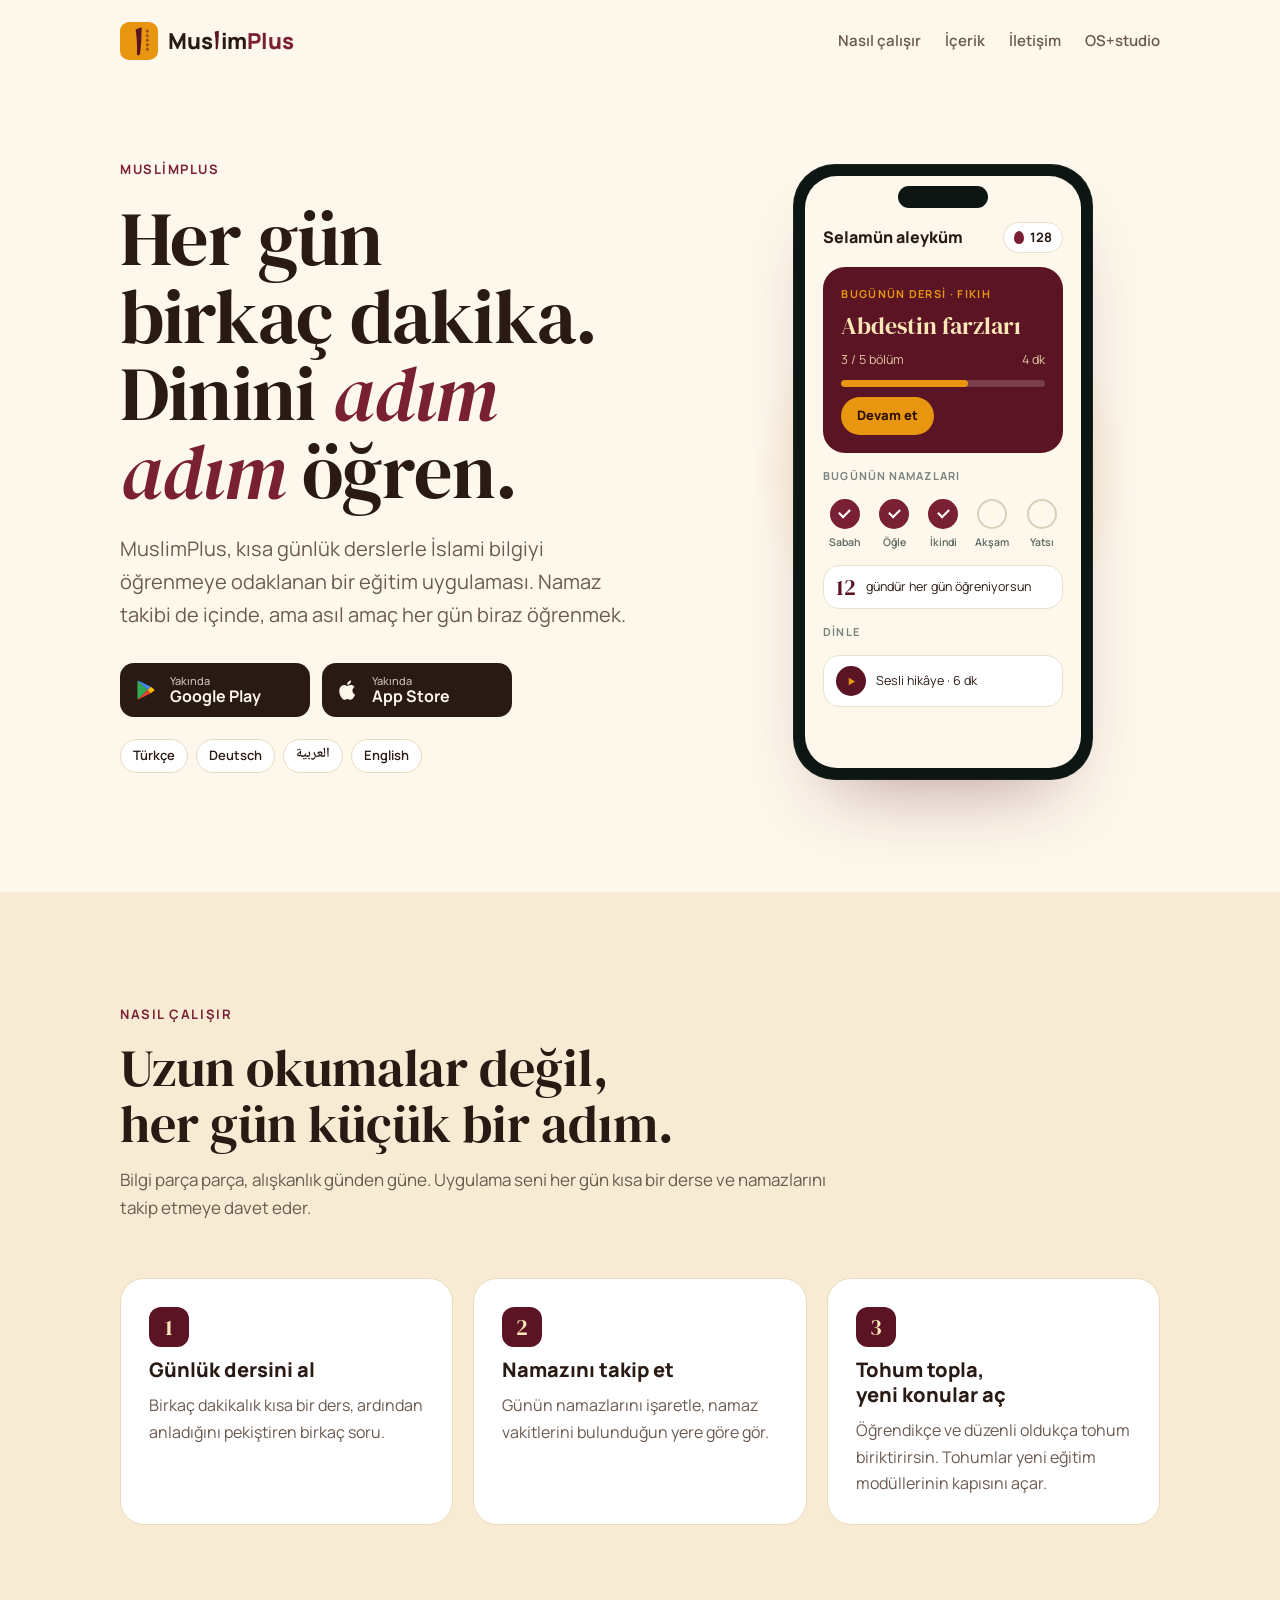
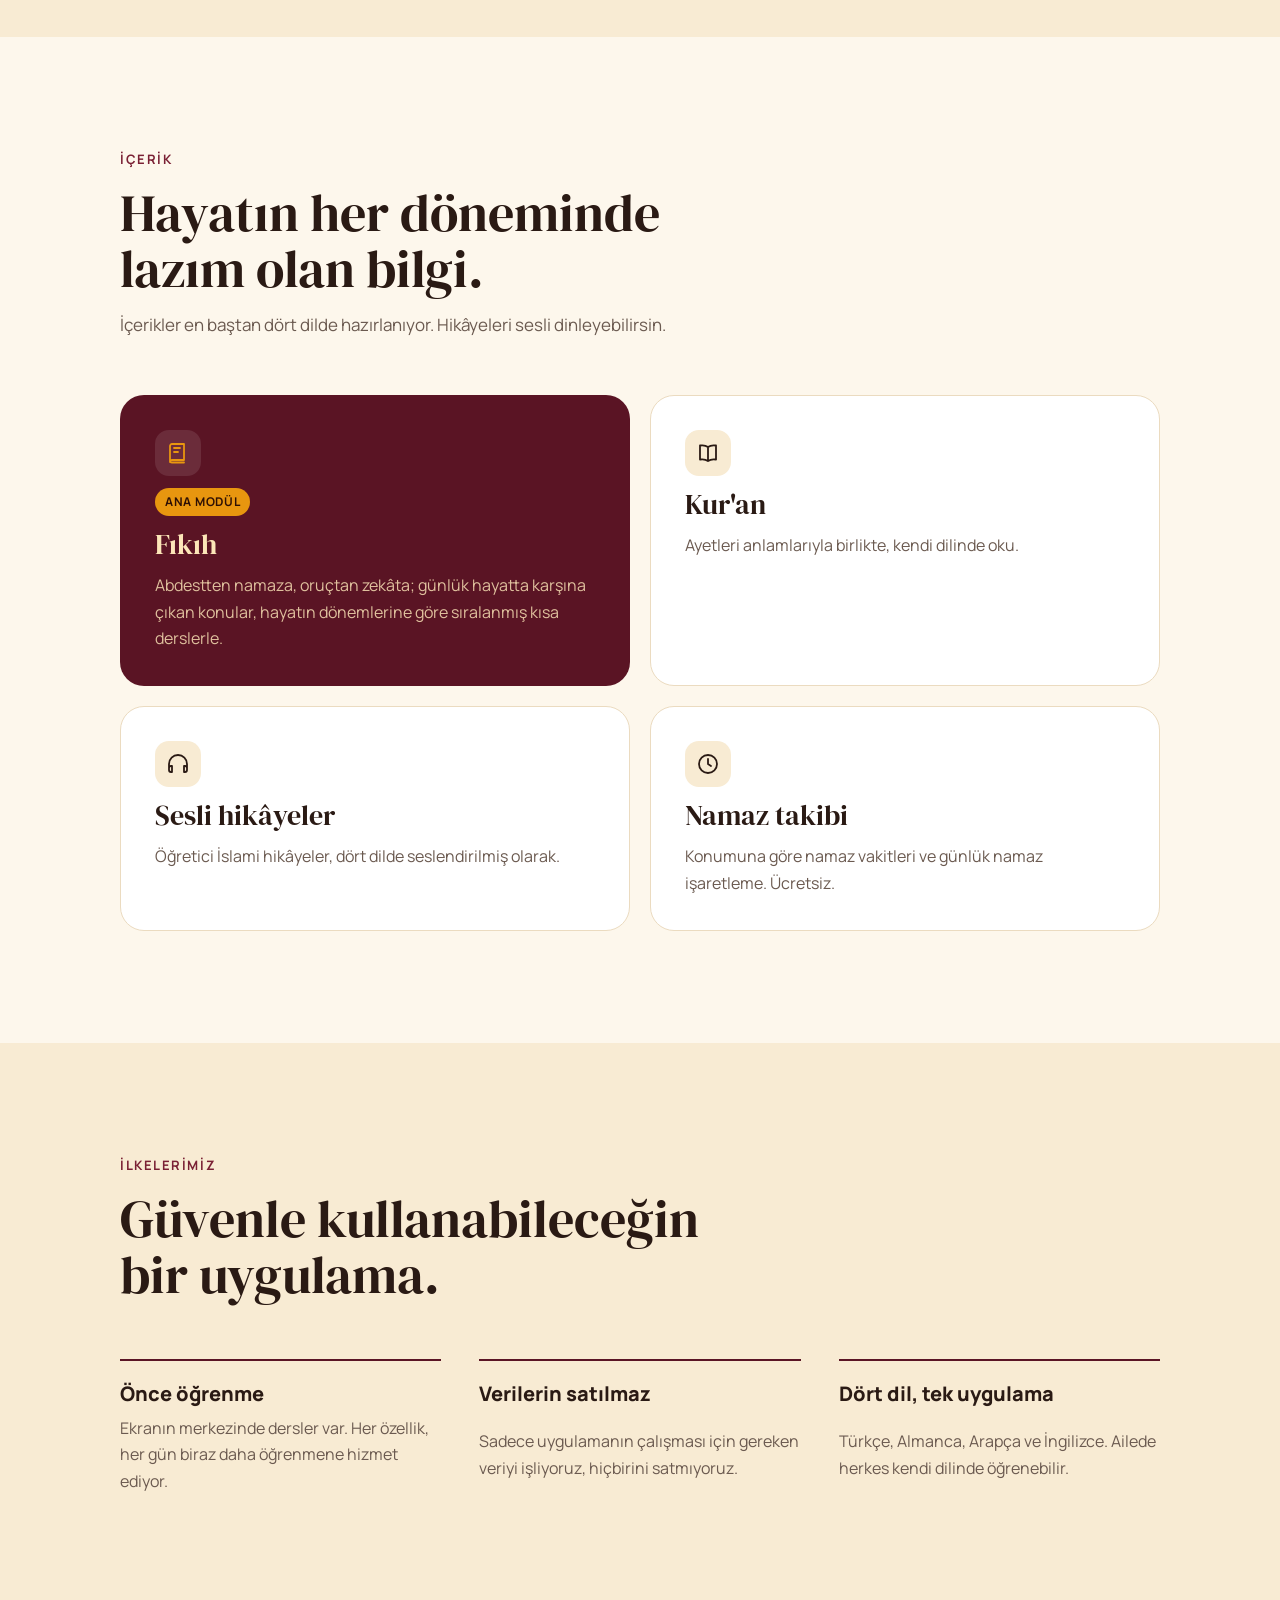
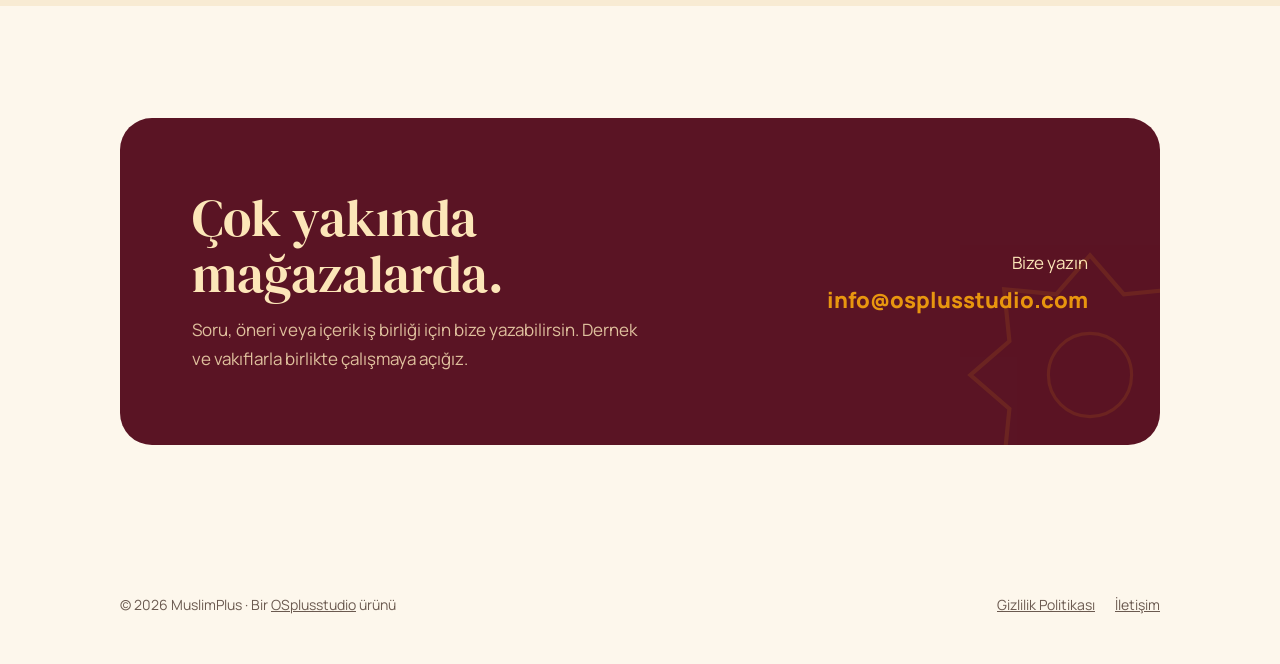
==== muslimplus/index.html @ badf0e7d "Add OSplusstudio website Studio home page with Qrocket, MuslimPlus and Nestor product pages, privacy" ====
<!doctype html>
<html lang="tr">
<head>
<meta charset="utf-8">
<meta name="viewport" content="width=device-width, initial-scale=1, viewport-fit=cover">
<title>MuslimPlus</title>
<meta name="description" content="MuslimPlus: kısa günlük derslerle İslami bilgiyi adım adım öğrenmeye odaklanan eğitim uygulaması. Namaz takibi dahil. Türkçe, Deutsch, العربية, English.">
<link rel="icon" href="data:image/svg+xml,%3Csvg xmlns='http://www.w3.org/2000/svg' viewBox='0 0 100 100'%3E%3Crect width='100' height='100' rx='24' fill='%23E8960F'/%3E%3Cpath d='M41 20 57 14C56.4 41 55.6 65 52.6 83.5 51.8 88 46.4 89 44.6 85.6 45.6 64 44.6 42 41 20Z' fill='%235A1424'/%3E%3C/svg%3E">
<link rel="preconnect" href="https://fonts.googleapis.com">
<link rel="preconnect" href="https://fonts.gstatic.com" crossorigin>
<link rel="stylesheet" href="https://fonts.googleapis.com/css2?family=DM+Serif+Display&family=Manrope:wght@400;500;600;700;800&family=Noto+Naskh+Arabic:wght@500;600&display=swap">
<style>
/* Layout: sıcak krem zemin, derin yeşil ana renk, altın vurgu. Hero'da telefonun içinde "bugünün dersi" kartı tek güçlü an. */
:root{
  --bg:#FDF7EC; --bg-2:#F8EBD3; --surface:#FFFFFF; --fg:#2A1A14; --muted:#6B5A50; --line:#EBDBC0;
  --green:#5A1424; --green-2:#7A2034; --gold:#E8960F; --gold-ink:#2E1004; --on-green:#FCE6B8;
  --f-display:"DM Serif Display",Georgia,serif; --f-body:"Manrope",system-ui,-apple-system,"Segoe UI",sans-serif; --f-ar:"Noto Naskh Arabic",serif;
  color-scheme:light;
}
@media (prefers-color-scheme: dark){
  :root:not([data-theme="light"]){
    --bg:#0E1613; --bg-2:#14201B; --surface:#18251F; --fg:#EEF0E8; --muted:#A3AEA7; --line:#26352E;
    --green:#1F6B50; --green-2:#2D8A68; --on-green:#FCE6B8; color-scheme:dark;
  }
}
:root[data-theme="dark"]{
  --bg:#0E1613; --bg-2:#14201B; --surface:#18251F; --fg:#EEF0E8; --muted:#A3AEA7; --line:#26352E;
  --green:#1F6B50; --green-2:#2D8A68; --on-green:#FCE6B8; color-scheme:dark;
}
*{box-sizing:border-box}
body{margin:0;background:var(--bg);color:var(--fg);font:400 17px/1.65 var(--f-body);-webkit-font-smoothing:antialiased;overflow-x:hidden}
a{color:inherit}
:focus-visible{outline:2px solid var(--gold);outline-offset:3px;border-radius:6px}
.wrap{max-width:1120px;margin:0 auto;padding-inline:clamp(16px,4vw,40px)}
h1,h2,h3{margin:0;text-wrap:balance}
p{margin:0}
.eyebrow{font-size:13px;font-weight:700;letter-spacing:.12em;text-transform:uppercase;color:var(--green-2)}
@media (prefers-color-scheme: dark){:root:not([data-theme="light"]) .eyebrow{color:var(--gold)}}

/* nav */
.nav{display:flex;justify-content:space-between;align-items:center;gap:16px;padding-block:22px}
.logo{display:flex;align-items:center;gap:10px;text-decoration:none;font:800 21px/1 var(--f-body);letter-spacing:-.01em}
.logo-mark{width:38px;height:38px;display:block;flex:none}
.logo-mark svg{width:100%;height:100%;display:block}
.word{display:inline-flex;align-items:baseline;font:800 22px/1 var(--f-body);letter-spacing:-.01em;color:var(--fg)}
.word .alif{width:.34em;height:.9em;color:var(--green);margin:0 .02em;align-self:baseline;transform:translateY(.02em)}
.word .pl{color:var(--green-2)}
.nav-links{display:flex;gap:24px;font-size:15px;font-weight:600}
.nav-links a{text-decoration:none;color:var(--muted)}
.nav-links a:hover{color:var(--fg)}
@media (max-width:600px){.nav-links{display:none}}

/* hero */
.hero{display:grid;grid-template-columns:minmax(0,1.1fr) minmax(0,.9fr);gap:clamp(32px,6vw,80px);align-items:center;padding-block:clamp(32px,6vw,72px) clamp(56px,8vw,104px)}
.hero h1{font:400 clamp(42px,6.4vw,76px)/1.02 var(--f-display);letter-spacing:-.01em;margin:18px 0 22px}
.hero h1 em{font-style:italic;color:var(--green-2)}
.lead{font-size:clamp(17px,1.6vw,20px);color:var(--muted);max-width:50ch}
.stores{display:flex;flex-wrap:wrap;gap:12px;margin-top:32px}
.store{display:inline-flex;align-items:center;gap:12px;padding:11px 18px 11px 14px;border-radius:14px;background:var(--fg);color:var(--bg);text-decoration:none;min-width:190px}
.store svg{width:24px;height:24px;flex:none}
.store small{display:block;font-size:11px;opacity:.75;font-weight:500;line-height:1.2}
.store b{display:block;font-size:16px;line-height:1.2}
.store[aria-disabled="true"]{cursor:default}
.langs{display:flex;flex-wrap:wrap;gap:8px;margin-top:22px;list-style:none;padding:0}
.langs li{font-size:13px;font-weight:600;padding:5px 12px;border-radius:999px;border:1px solid var(--line);background:var(--surface)}
.langs li[lang="ar"]{font-family:var(--f-ar);font-size:14px;padding-block:3px}

/* phone */
.phone-wrap{position:relative;display:grid;place-items:center}
.phone-wrap::before{content:"";position:absolute;width:min(420px,90%);aspect-ratio:1;border-radius:50%;background:radial-gradient(circle,rgba(232,150,15,.30),transparent 68%)}
.pattern{position:absolute;width:min(460px,100%);aspect-ratio:1;opacity:.5}
.phone{position:relative;width:min(300px,82vw);aspect-ratio:9/18.5;border-radius:42px;background:#0D1612;padding:12px;box-shadow:0 40px 80px -40px rgba(90,20,36,.45),0 0 0 1px rgba(255,255,255,.06) inset}
.screen{height:100%;border-radius:32px;background:#FDF7EC;color:#2A1A14;overflow:hidden;display:flex;flex-direction:column;padding:22px 18px 16px;gap:14px;font-size:14px}
.notch{width:90px;height:22px;border-radius:12px;background:#0D1612;margin:-12px auto 0}
.scr-top{display:flex;justify-content:space-between;align-items:center}
.scr-top b{font:800 16px/1 var(--f-body)}
.seeds{display:inline-flex;align-items:center;gap:6px;font-weight:700;font-size:13px;background:#FFF;border:1px solid #E8E0CC;border-radius:999px;padding:4px 10px}
.seeds i{width:10px;height:13px;border-radius:50% 50% 50% 50%/60% 60% 40% 40%;background:#7A2034;display:inline-block}
.lesson{background:#5A1424;color:#FCE6B8;border-radius:22px;padding:18px;display:grid;gap:10px}
.lesson .k{font-size:11px;font-weight:700;letter-spacing:.12em;text-transform:uppercase;color:#E8960F}
.lesson h4{margin:0;font:400 24px/1.1 var(--f-display)}
.lesson .row{display:flex;justify-content:space-between;align-items:center;font-size:12.5px;opacity:.85}
.bar{height:7px;border-radius:4px;background:rgba(255,255,255,.18);overflow:hidden}
.bar i{display:block;height:100%;width:62%;background:#E8960F;border-radius:4px}
.go{justify-self:start;background:#E8960F;color:#2E1004;font-weight:800;font-size:13px;border-radius:999px;padding:8px 16px}
.mini-h{font-size:11px;font-weight:700;letter-spacing:.1em;text-transform:uppercase;color:#7A847E}
.prayers{display:grid;grid-template-columns:repeat(5,1fr);gap:6px}
.prayers span{display:grid;justify-items:center;gap:5px;font-size:10.5px;font-weight:600;color:#5B6660}
.prayers span i{width:30px;height:30px;border-radius:50%;border:2px solid #D9D0BA;display:grid;place-items:center}
.prayers span.done i{background:#7A2034;border-color:#7A2034}
.prayers span.done i::after{content:"";width:9px;height:5px;border:2.5px solid #fff;border-top:0;border-right:0;transform:rotate(-45deg) translate(1px,-1px)}
.streak{display:flex;gap:10px;align-items:center;background:#FFF;border:1px solid #E8E0CC;border-radius:16px;padding:10px 12px;font-size:12.5px}
.streak b{font:400 22px/1 var(--f-display);color:#5A1424}

/* sections */
section.s{padding-block:clamp(64px,9vw,112px)}
section.alt{background:var(--bg-2)}
.head{display:grid;gap:14px;max-width:720px;margin-bottom:clamp(36px,5vw,56px)}
.head h2{font:400 clamp(32px,4.4vw,52px)/1.08 var(--f-display)}
.head p{color:var(--muted)}

.steps{display:grid;grid-template-columns:repeat(3,minmax(0,1fr));gap:20px;list-style:none;padding:0;margin:0;counter-reset:st}
.steps li{background:var(--surface);border:1px solid var(--line);border-radius:24px;padding:28px;display:grid;gap:10px;align-content:start;counter-increment:st;min-width:0}
.steps li::before{content:counter(st);width:40px;height:40px;border-radius:12px;background:var(--green);color:var(--on-green);display:grid;place-items:center;font:400 22px/1 var(--f-display)}
.steps h3{font:800 20px/1.25 var(--f-body)}
.steps p{color:var(--muted);font-size:16px}

.mods{display:grid;grid-template-columns:repeat(2,minmax(0,1fr));gap:20px}
.mod{border-radius:24px;padding:clamp(24px,3vw,34px);display:grid;gap:12px;align-content:start;min-width:0;background:var(--surface);border:1px solid var(--line)}
.mod.feature{background:var(--green);color:var(--on-green);border-color:transparent}
.mod .ico{width:46px;height:46px;border-radius:14px;display:grid;place-items:center;background:var(--bg-2)}
.mod.feature .ico{background:rgba(255,255,255,.1)}
.mod .ico svg{width:24px;height:24px}
.mod h3{font:400 28px/1.15 var(--f-display)}
.mod p{color:var(--muted);font-size:16px}
.mod.feature p{color:rgba(252,230,184,.82)}
.tag{justify-self:start;font-size:12px;font-weight:700;letter-spacing:.06em;text-transform:uppercase;border-radius:999px;padding:4px 10px;background:var(--gold);color:var(--gold-ink)}

.princ{display:grid;grid-template-columns:repeat(3,minmax(0,1fr));gap:clamp(20px,3vw,40px);list-style:none;padding:0;margin:0}
.princ li{border-top:2px solid var(--green);padding-top:20px;display:grid;gap:8px;min-width:0}
.princ h3{font:800 20px/1.3 var(--f-body)}
.princ p{color:var(--muted);font-size:16px}

.cta{background:var(--green);color:var(--on-green);border-radius:32px;padding:clamp(32px,6vw,72px);display:grid;grid-template-columns:minmax(0,1.2fr) minmax(0,.8fr);gap:32px;align-items:center;position:relative;overflow:hidden}
.cta h2{font:400 clamp(32px,4.4vw,52px)/1.08 var(--f-display)}
.cta p{color:rgba(252,230,184,.82);margin-top:14px;max-width:46ch}
.cta .mail{justify-self:end;display:grid;gap:10px;text-align:right}
.cta .mail a{font:800 clamp(18px,2.2vw,22px)/1.2 var(--f-body);color:var(--gold);text-decoration:none;word-break:break-all}
.cta svg.deco{position:absolute;right:-60px;bottom:-60px;width:260px;opacity:.12}

footer{padding-block:36px 48px;display:flex;flex-wrap:wrap;justify-content:space-between;gap:12px 24px;color:var(--muted);font-size:14px}
footer nav{display:flex;gap:20px;flex-wrap:wrap}

@media (max-width:900px){
  .hero{grid-template-columns:minmax(0,1fr)}
  .steps,.princ{grid-template-columns:minmax(0,1fr)}
  .mods{grid-template-columns:minmax(0,1fr)}
  .cta{grid-template-columns:minmax(0,1fr)}
  .cta .mail{justify-self:start;text-align:left}
}
</style>
</head>
<body>
<svg width="0" height="0" style="position:absolute" aria-hidden="true" focusable="false">
  <defs>
    <symbol id="star8" viewBox="-50 -50 100 100"><path d="M0-46 13-31 33-33 31-13 46 0 31 13 33 33 13 31 0 46-13 31-33 33-31 13-46 0-31-13-33-33-13-31Z" fill="none" stroke="currentColor" stroke-width="1.6"/><circle r="16" fill="none" stroke="currentColor" stroke-width="1.2"/></symbol>
  </defs>
</svg>

<header class="wrap nav">
  <a class="logo" href="#" aria-label="MuslimPlus ana sayfa">
    <span class="logo-mark"><svg viewBox="0 0 100 100" aria-hidden="true"><rect width="100" height="100" rx="24" fill="#E8960F"/><path d="M41 20 57 14C56.4 41 55.6 65 52.6 83.5 51.8 88 46.4 89 44.6 85.6 45.6 64 44.6 42 41 20Z" fill="#5A1424"/><g fill="#5A1424" fill-opacity=".55"><path d="M72 19l5 5-5 5-5-5z"/><path d="M72 31l5 5-5 5-5-5z"/><path d="M72 43l5 5-5 5-5-5z"/><path d="M72 55l5 5-5 5-5-5z"/><path d="M72 67l5 5-5 5-5-5z"/></g></svg></span><span class="word" aria-label="MuslimPlus">Mus<svg class="alif" viewBox="0 0 20 70" aria-hidden="true"><path d="M2.5 5 17.5 0C16.9 24 16.1 46 13.4 63.8 12.8 68.2 7.8 69.2 6.3 66 7 46 6 26 2.5 5Z" fill="currentColor"/></svg>im<span class="pl">Plus</span></span>
  </a>
  <nav class="nav-links" aria-label="Sayfa içi">
    <a href="#nasil">Nasıl çalışır</a>
    <a href="#icerik">İçerik</a>
    <a href="#iletisim">İletişim</a>
    <a href="../index.html">OS+studio</a>
  </nav>
</header>

<main>
  <div class="wrap hero">
    <div>
      <span class="eyebrow">MuslimPlus</span>
      <h1>Her gün birkaç dakika. Dinini <em>adım adım</em> öğren.</h1>
      <p class="lead">MuslimPlus, kısa günlük derslerle İslami bilgiyi öğrenmeye odaklanan bir eğitim uygulaması. Namaz takibi de içinde, ama asıl amaç her gün biraz öğrenmek.</p>
      <div class="stores">
        <a class="store" href="#" aria-disabled="true" title="Yakında">
          <svg viewBox="0 0 24 24" aria-hidden="true"><path d="M4 2.8 13.6 12 4 21.2c-.4-.2-.6-.6-.6-1.1V3.9c0-.5.2-.9.6-1.1Z" fill="#34A853"/><path d="m16.8 8.8-3.2 3.2L4 2.8c.2-.1.5-.1.8 0l12 6Z" fill="#4285F4"/><path d="m16.8 15.2-12 6c-.3.1-.6.1-.8 0l9.6-9.2 3.2 3.2Z" fill="#EA4335"/><path d="M20.4 12c0 .5-.3.9-.7 1.1l-2.9 2.1-3.2-3.2 3.2-3.2 2.9 2.1c.4.2.7.6.7 1.1Z" fill="#FBBC04"/></svg>
          <span><small>Yakında</small><b>Google Play</b></span>
        </a>
        <a class="store" href="#" aria-disabled="true" title="Yakında">
          <svg viewBox="0 0 24 24" aria-hidden="true" fill="currentColor"><path d="M16.4 12.6c0-2.4 2-3.6 2.1-3.7-1.1-1.7-2.9-1.9-3.5-1.9-1.5-.2-2.9.9-3.7.9-.8 0-1.9-.9-3.2-.8-1.6 0-3.1 1-4 2.4-1.7 3-.4 7.4 1.2 9.8.8 1.2 1.8 2.5 3 2.4 1.2 0 1.7-.8 3.2-.8s1.9.8 3.2.8c1.3 0 2.2-1.2 3-2.4.9-1.4 1.3-2.7 1.3-2.8 0 0-2.6-1-2.6-3.9ZM14 5.4c.7-.8 1.1-1.9 1-3-1 0-2.1.7-2.8 1.5-.6.7-1.2 1.8-1 2.9 1.1.1 2.1-.6 2.8-1.4Z"/></svg>
          <span><small>Yakında</small><b>App Store</b></span>
        </a>
      </div>
      <ul class="langs" aria-label="Uygulamanın dilleri">
        <li lang="tr">Türkçe</li><li lang="de">Deutsch</li><li lang="ar" dir="rtl">العربية</li><li lang="en">English</li>
      </ul>
    </div>

    <div class="phone-wrap" aria-hidden="true">
      <div class="phone">
        <div class="screen">
          <div class="notch"></div>
          <div class="scr-top"><b>Selamün aleyküm</b><span class="seeds"><i></i>128</span></div>
          <div class="lesson">
            <span class="k">Bugünün dersi · Fıkıh</span>
            <h4>Abdestin farzları</h4>
            <div class="row"><span>3 / 5 bölüm</span><span>4 dk</span></div>
            <div class="bar"><i></i></div>
            <span class="go">Devam et</span>
          </div>
          <span class="mini-h">Bugünün namazları</span>
          <div class="prayers">
            <span class="done"><i></i>Sabah</span><span class="done"><i></i>Öğle</span><span class="done"><i></i>İkindi</span><span><i></i>Akşam</span><span><i></i>Yatsı</span>
          </div>
          <div class="streak"><b>12</b><span>gündür her gün öğreniyorsun</span></div>
          <span class="mini-h">Dinle</span>
          <div class="streak"><span style="width:30px;height:30px;border-radius:50%;background:#5A1424;display:grid;place-items:center;flex:none"><svg viewBox="0 0 12 12" width="11" height="11"><path d="M3 2l7 4-7 4z" fill="#E8960F"/></svg></span><span>Sesli hikâye · 6 dk</span></div>
        </div>
      </div>
    </div>
  </div>

  <section class="s alt" id="nasil">
    <div class="wrap">
      <div class="head">
        <span class="eyebrow">Nasıl çalışır</span>
        <h2>Uzun okumalar değil, her gün küçük bir adım.</h2>
        <p>Bilgi parça parça, alışkanlık günden güne. Uygulama seni her gün kısa bir derse ve namazlarını takip etmeye davet eder.</p>
      </div>
      <ol class="steps">
        <li><h3>Günlük dersini al</h3><p>Birkaç dakikalık kısa bir ders, ardından anladığını pekiştiren birkaç soru.</p></li>
        <li><h3>Namazını takip et</h3><p>Günün namazlarını işaretle, namaz vakitlerini bulunduğun yere göre gör.</p></li>
        <li><h3>Tohum topla, yeni konular aç</h3><p>Öğrendikçe ve düzenli oldukça tohum biriktirirsin. Tohumlar yeni eğitim modüllerinin kapısını açar.</p></li>
      </ol>
    </div>
  </section>

  <section class="s" id="icerik">
    <div class="wrap">
      <div class="head">
        <span class="eyebrow">İçerik</span>
        <h2>Hayatın her döneminde lazım olan bilgi.</h2>
        <p>İçerikler en baştan dört dilde hazırlanıyor. Hikâyeleri sesli dinleyebilirsin.</p>
      </div>
      <div class="mods">
        <article class="mod feature">
          <span class="ico"><svg viewBox="0 0 24 24" fill="none" stroke="#E8960F" stroke-width="1.8" stroke-linecap="round" stroke-linejoin="round" aria-hidden="true"><path d="M4 19.5V5a2 2 0 0 1 2-2h12v16H6a2 2 0 0 0-2 2Zm0 0a2 2 0 0 0 2 2h12M8 7h6M8 11h4"/></svg></span>
          <span class="tag">Ana modül</span>
          <h3>Fıkıh</h3>
          <p>Abdestten namaza, oruçtan zekâta; günlük hayatta karşına çıkan konular, hayatın dönemlerine göre sıralanmış kısa derslerle.</p>
        </article>
        <article class="mod">
          <span class="ico"><svg viewBox="0 0 24 24" fill="none" stroke="currentColor" stroke-width="1.8" stroke-linecap="round" stroke-linejoin="round" aria-hidden="true"><path d="M12 6c-2-1.5-5-2-8-1.5v14c3-.5 6 0 8 1.5 2-1.5 5-2 8-1.5v-14C17 4 14 4.5 12 6Zm0 0v14"/></svg></span>
          <h3>Kur'an</h3>
          <p>Ayetleri anlamlarıyla birlikte, kendi dilinde oku.</p>
        </article>
        <article class="mod">
          <span class="ico"><svg viewBox="0 0 24 24" fill="none" stroke="currentColor" stroke-width="1.8" stroke-linecap="round" stroke-linejoin="round" aria-hidden="true"><path d="M3 18v-6a9 9 0 0 1 18 0v6M3 18a2 2 0 0 0 2 2h1v-6H5a2 2 0 0 0-2 2Zm18 0a2 2 0 0 1-2 2h-1v-6h1a2 2 0 0 1 2 2Z"/></svg></span>
          <h3>Sesli hikâyeler</h3>
          <p>Öğretici İslami hikâyeler, dört dilde seslendirilmiş olarak.</p>
        </article>
        <article class="mod">
          <span class="ico"><svg viewBox="0 0 24 24" fill="none" stroke="currentColor" stroke-width="1.8" stroke-linecap="round" stroke-linejoin="round" aria-hidden="true"><circle cx="12" cy="12" r="9"/><path d="M12 7v5l3 2"/></svg></span>
          <h3>Namaz takibi</h3>
          <p>Konumuna göre namaz vakitleri ve günlük namaz işaretleme. Ücretsiz.</p>
        </article>
      </div>
    </div>
  </section>

  <section class="s alt">
    <div class="wrap">
      <div class="head">
        <span class="eyebrow">İlkelerimiz</span>
        <h2>Güvenle kullanabileceğin bir uygulama.</h2>
      </div>
      <ul class="princ">
        <li><h3>Önce öğrenme</h3><p>Ekranın merkezinde dersler var. Her özellik, her gün biraz daha öğrenmene hizmet ediyor.</p></li>
        <li><h3>Verilerin satılmaz</h3><p>Sadece uygulamanın çalışması için gereken veriyi işliyoruz, hiçbirini satmıyoruz.</p></li>
        <li><h3>Dört dil, tek uygulama</h3><p>Türkçe, Almanca, Arapça ve İngilizce. Ailede herkes kendi dilinde öğrenebilir.</p></li>
      </ul>
    </div>
  </section>

  <section class="s" id="iletisim">
    <div class="wrap">
      <div class="cta">
        <svg class="deco" viewBox="0 0 300 300" aria-hidden="true" style="color:#E8960F"><use href="#star8" width="300" height="300"/></svg>
        <div>
          <h2>Çok yakında mağazalarda.</h2>
          <p>Soru, öneri veya içerik iş birliği için bize yazabilirsin. Dernek ve vakıflarla birlikte çalışmaya açığız.</p>
        </div>
        <div class="mail">
          <span>Bize yazın</span>
          <a href="mailto:info@osplusstudio.com">info@osplusstudio.com</a>
        </div>
      </div>
    </div>
  </section>
</main>

<footer class="wrap">
  <span>© 2026 MuslimPlus · Bir <a href="../index.html">OSplusstudio</a> ürünü</span>
  <nav aria-label="Yasal">
    <a href="gizlilik.html">Gizlilik Politikası</a>
    <a href="#iletisim">İletişim</a>
  </nav>
</footer>
<script>
document.querySelectorAll('.store[aria-disabled="true"]').forEach(function(a){a.addEventListener('click',function(e){e.preventDefault();});});
</script>
</body>
</html>
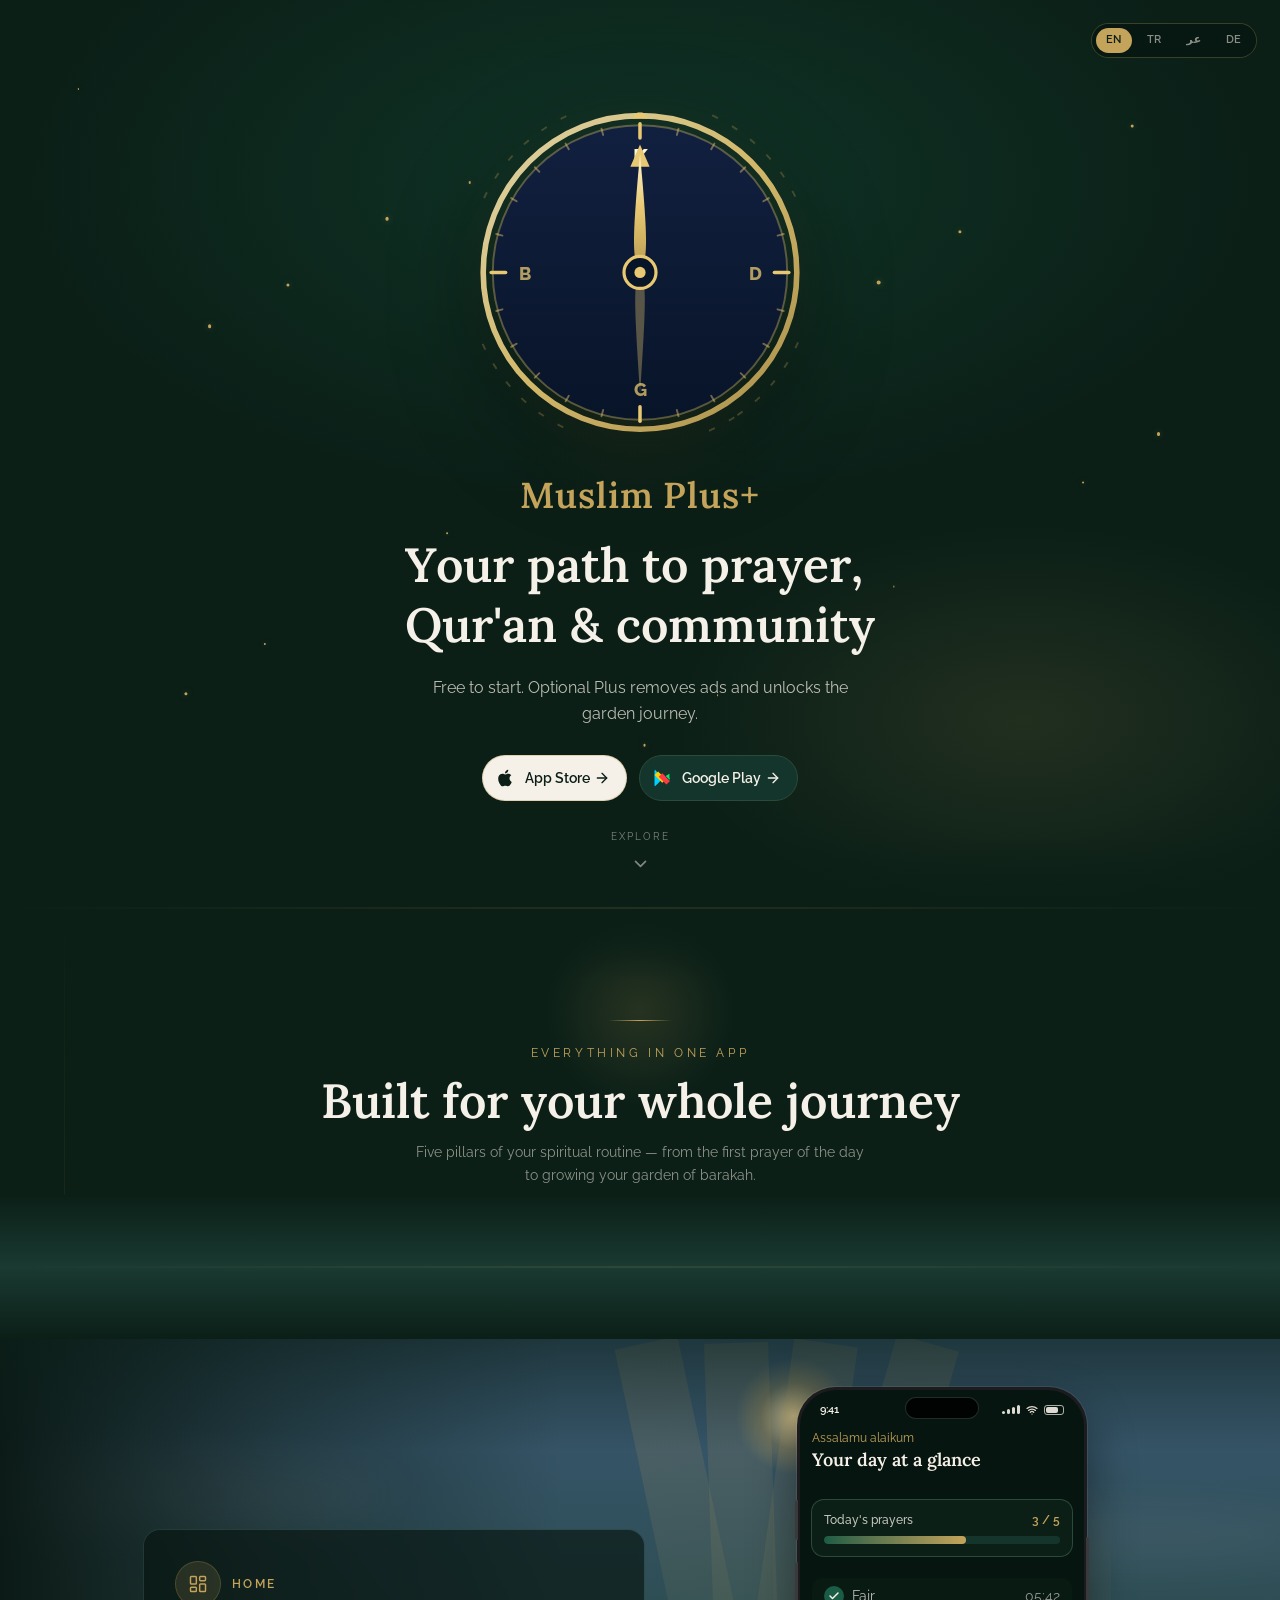
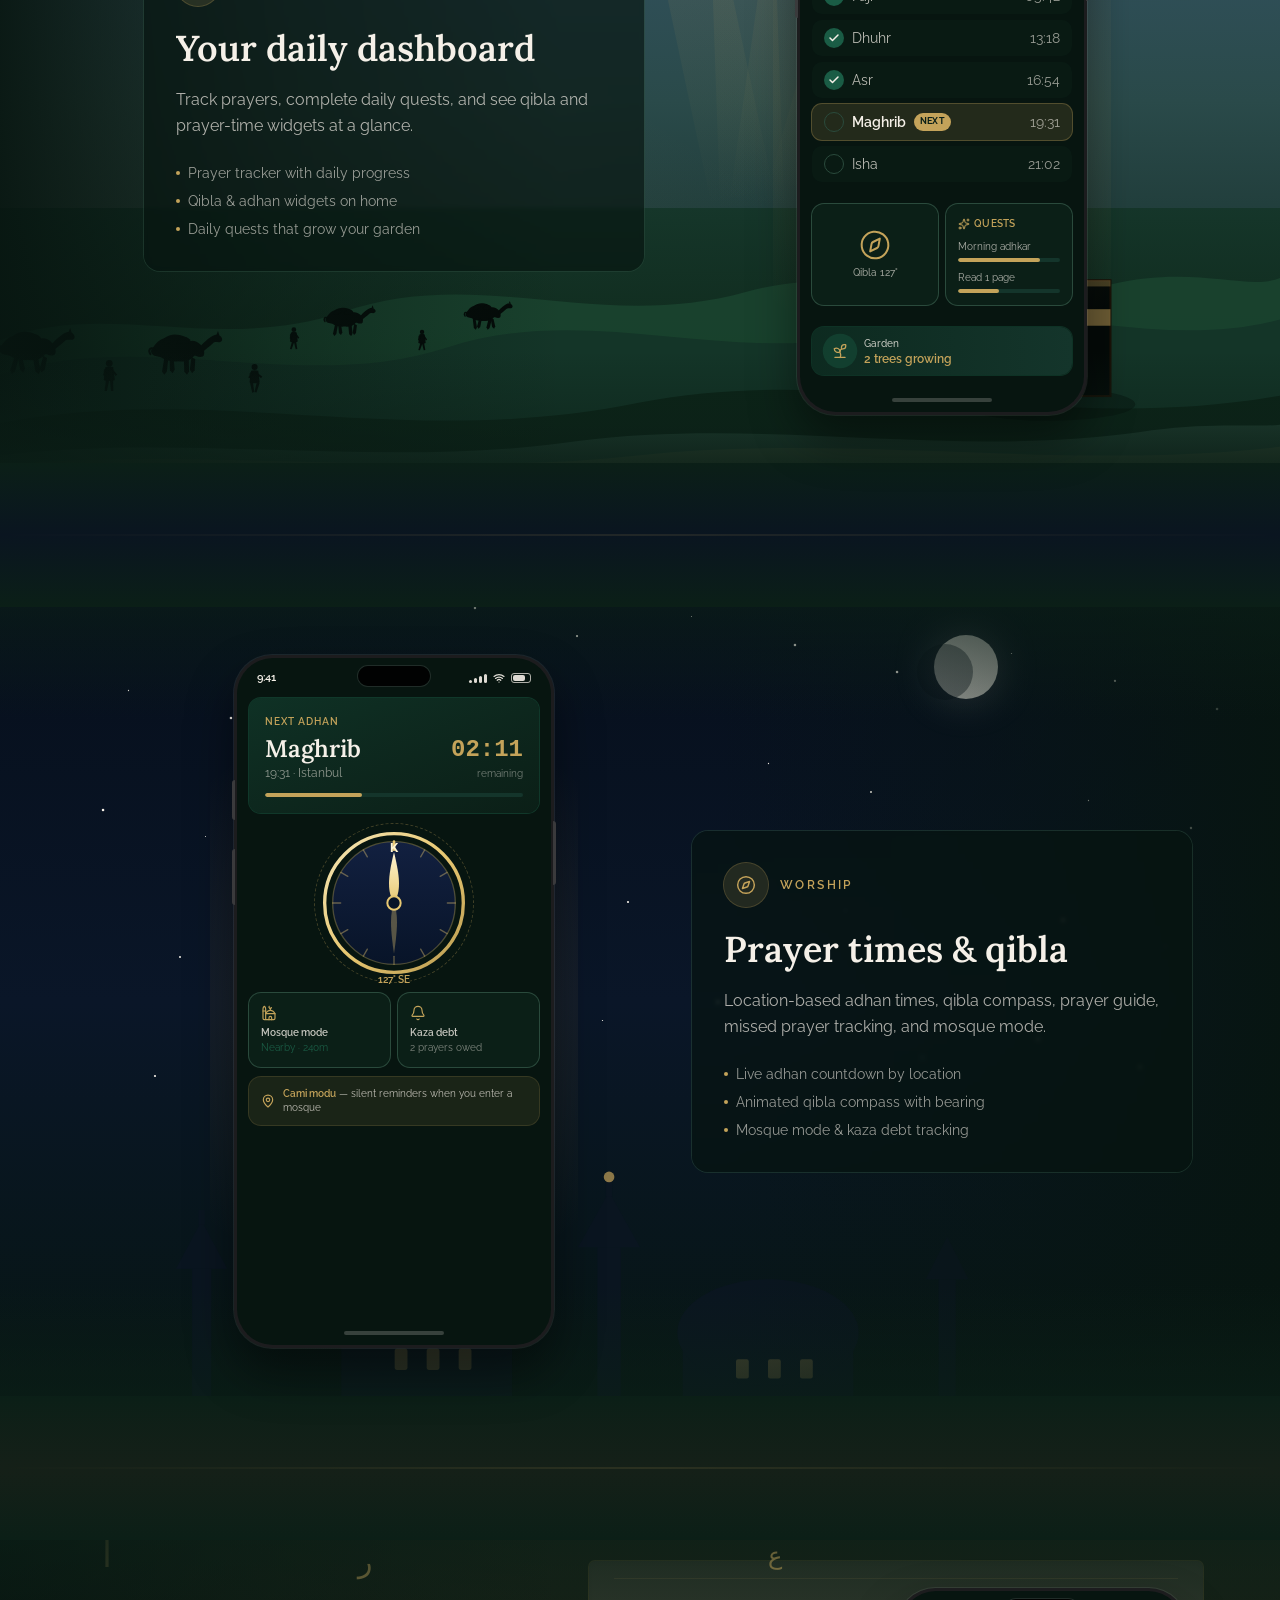
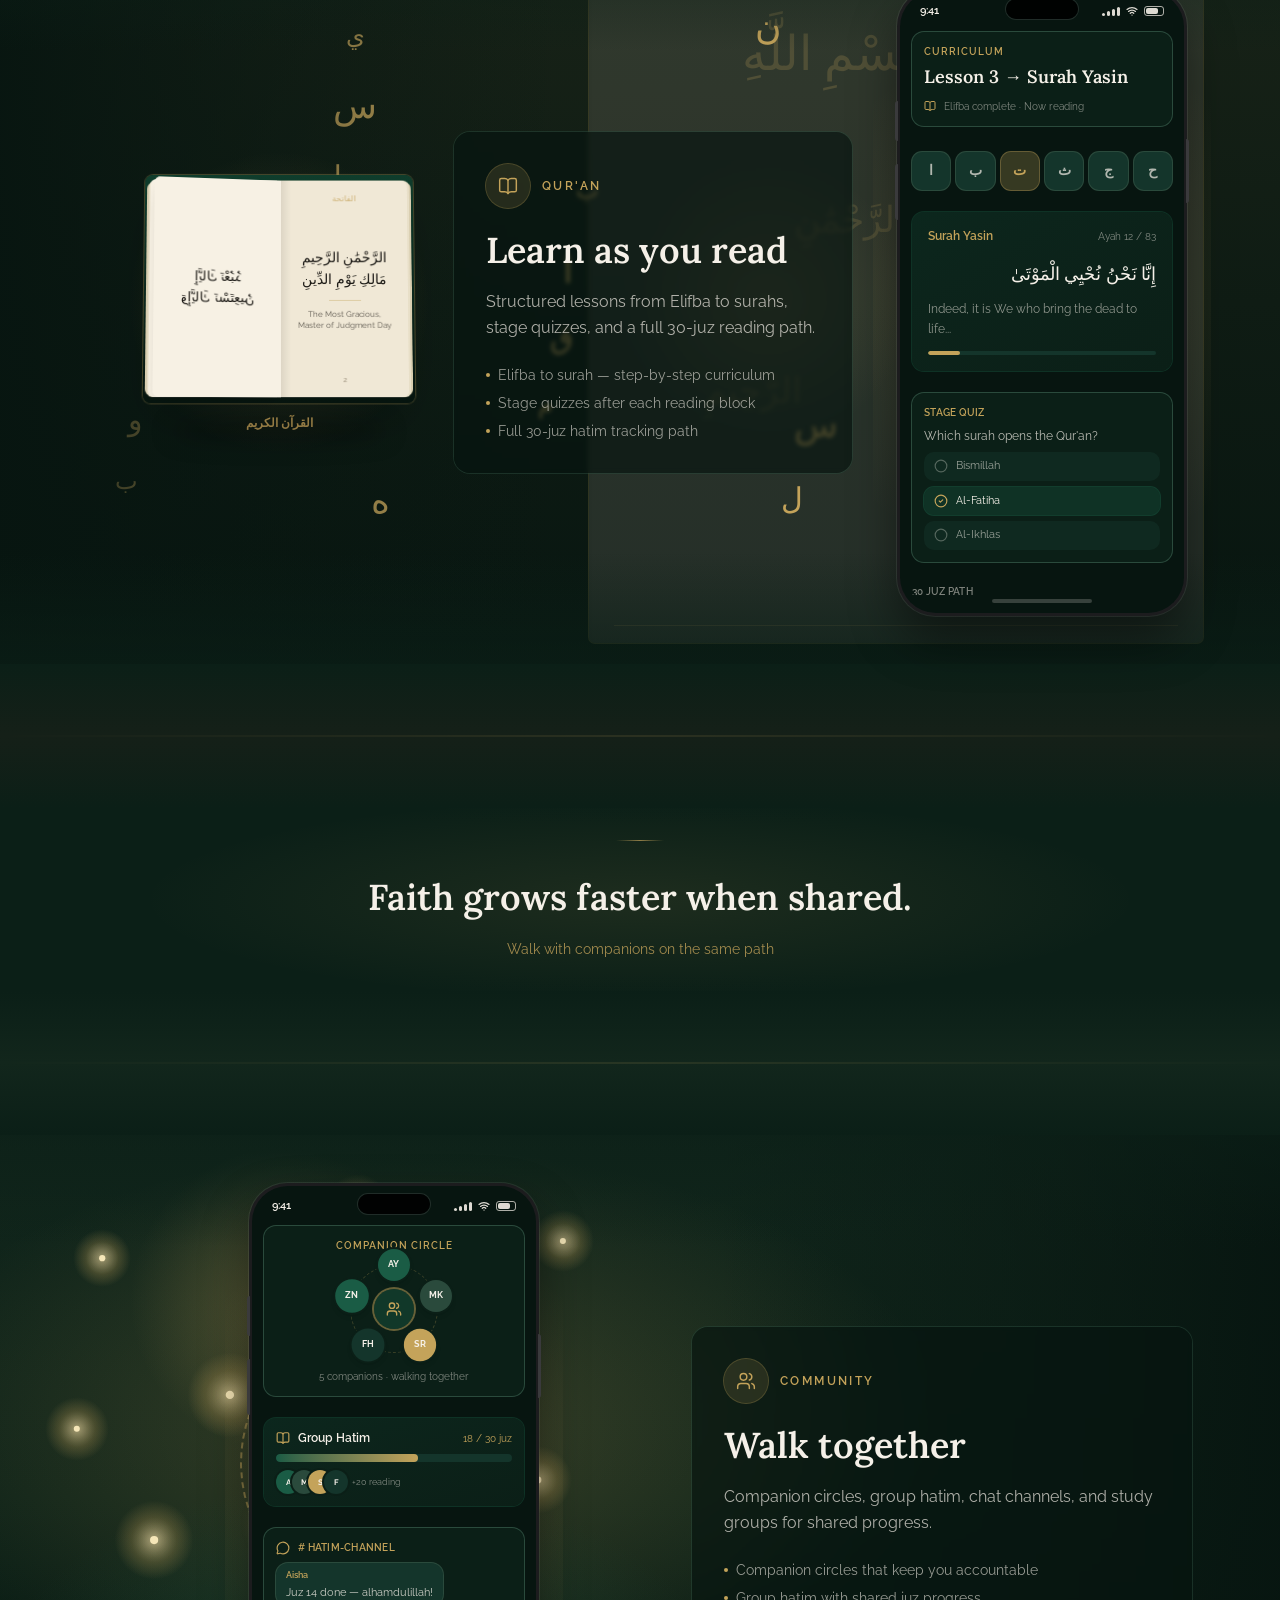
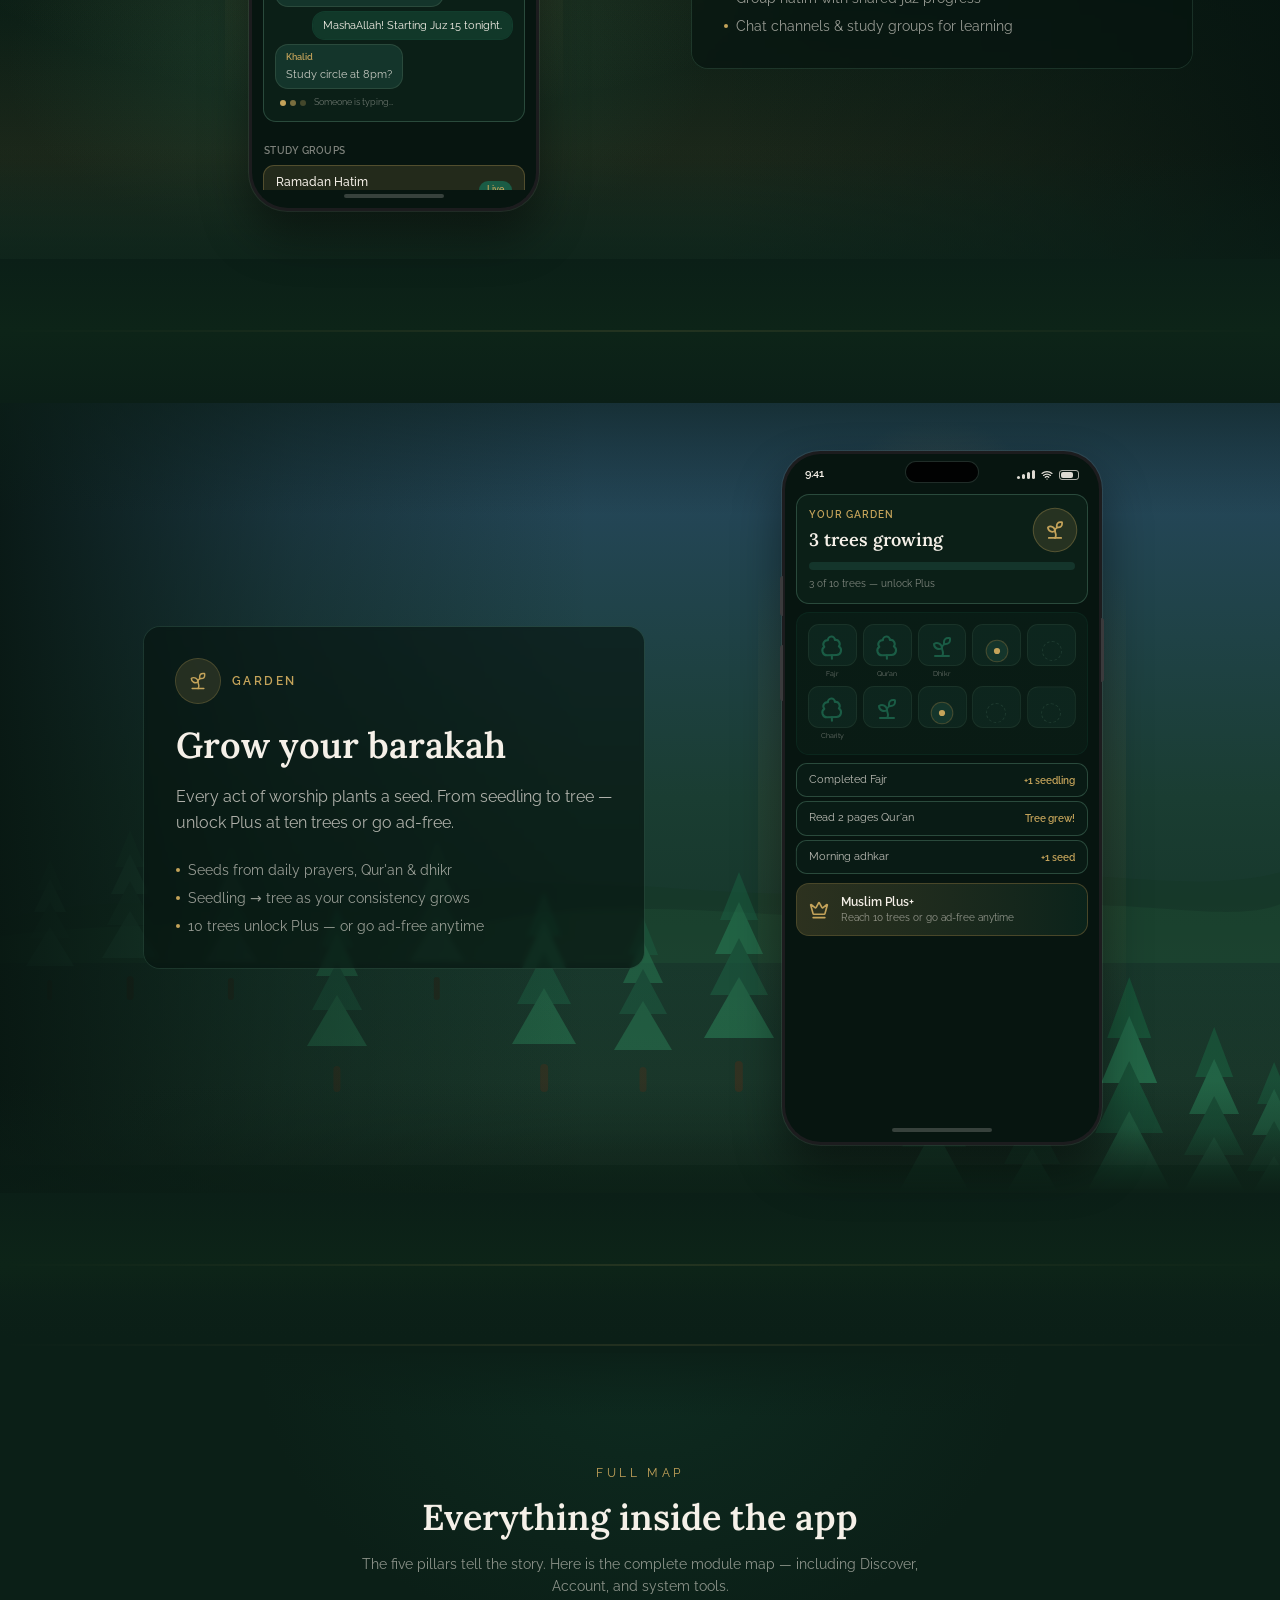
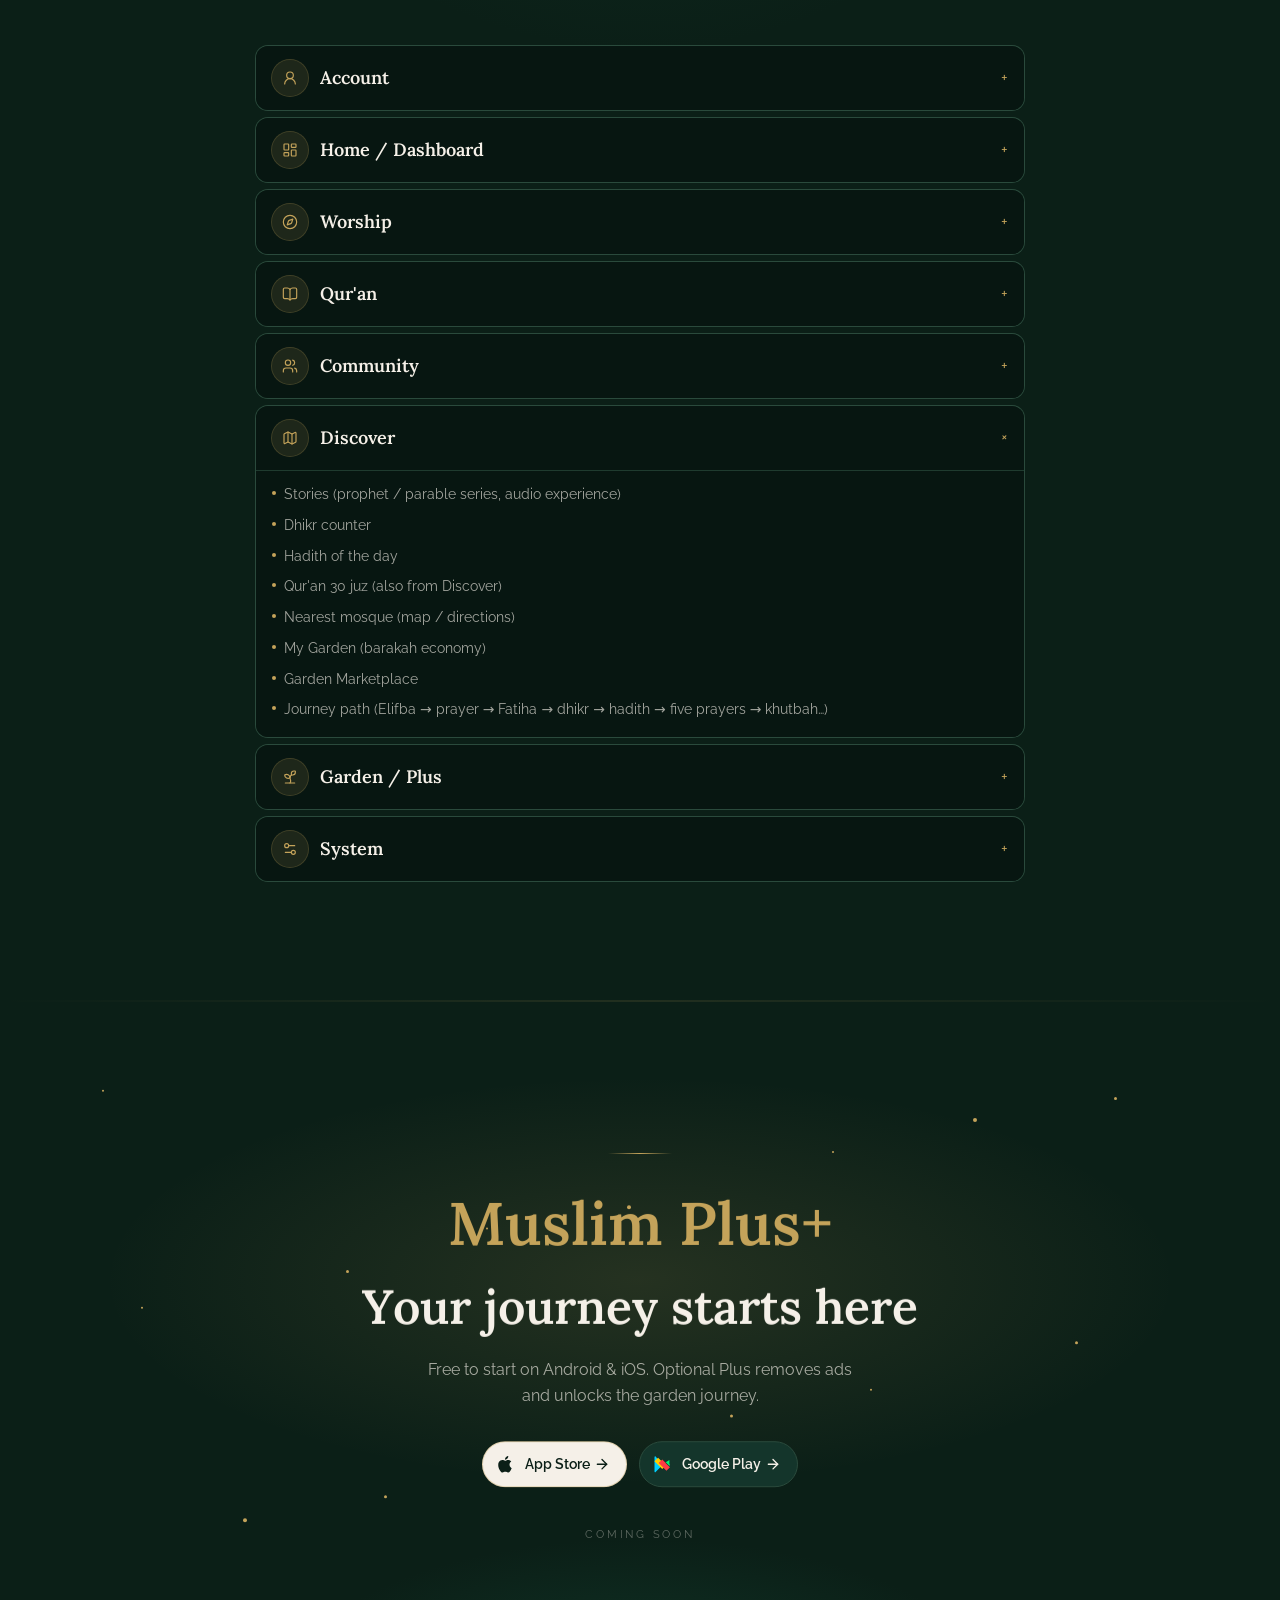
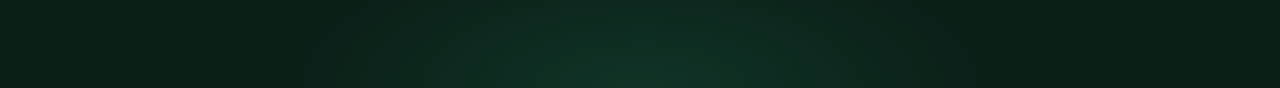
==== commit c9ca9cca: "OSplusstudio sitesi: yeni sürüm - Ana sayfa: hareketli oyun sahneleri, kitap, ilkeler ve iletişim - " ====
--- a/muslimplus/index.html
+++ b/muslimplus/index.html
@@ -1,297 +1,20 @@
 <!doctype html>
-<html lang="tr">
-<head>
-<meta charset="utf-8">
-<meta name="viewport" content="width=device-width, initial-scale=1, viewport-fit=cover">
-<title>MuslimPlus</title>
-<meta name="description" content="MuslimPlus: kısa günlük derslerle İslami bilgiyi adım adım öğrenmeye odaklanan eğitim uygulaması. Namaz takibi dahil. Türkçe, Deutsch, العربية, English.">
-<link rel="icon" href="data:image/svg+xml,%3Csvg xmlns='http://www.w3.org/2000/svg' viewBox='0 0 100 100'%3E%3Crect width='100' height='100' rx='24' fill='%23E8960F'/%3E%3Cpath d='M41 20 57 14C56.4 41 55.6 65 52.6 83.5 51.8 88 46.4 89 44.6 85.6 45.6 64 44.6 42 41 20Z' fill='%235A1424'/%3E%3C/svg%3E">
-<link rel="preconnect" href="https://fonts.googleapis.com">
-<link rel="preconnect" href="https://fonts.gstatic.com" crossorigin>
-<link rel="stylesheet" href="https://fonts.googleapis.com/css2?family=DM+Serif+Display&family=Manrope:wght@400;500;600;700;800&family=Noto+Naskh+Arabic:wght@500;600&display=swap">
-<style>
-/* Layout: sıcak krem zemin, derin yeşil ana renk, altın vurgu. Hero'da telefonun içinde "bugünün dersi" kartı tek güçlü an. */
-:root{
-  --bg:#FDF7EC; --bg-2:#F8EBD3; --surface:#FFFFFF; --fg:#2A1A14; --muted:#6B5A50; --line:#EBDBC0;
-  --green:#5A1424; --green-2:#7A2034; --gold:#E8960F; --gold-ink:#2E1004; --on-green:#FCE6B8;
-  --f-display:"DM Serif Display",Georgia,serif; --f-body:"Manrope",system-ui,-apple-system,"Segoe UI",sans-serif; --f-ar:"Noto Naskh Arabic",serif;
-  color-scheme:light;
-}
-@media (prefers-color-scheme: dark){
-  :root:not([data-theme="light"]){
-    --bg:#0E1613; --bg-2:#14201B; --surface:#18251F; --fg:#EEF0E8; --muted:#A3AEA7; --line:#26352E;
-    --green:#1F6B50; --green-2:#2D8A68; --on-green:#FCE6B8; color-scheme:dark;
-  }
-}
-:root[data-theme="dark"]{
-  --bg:#0E1613; --bg-2:#14201B; --surface:#18251F; --fg:#EEF0E8; --muted:#A3AEA7; --line:#26352E;
-  --green:#1F6B50; --green-2:#2D8A68; --on-green:#FCE6B8; color-scheme:dark;
-}
-*{box-sizing:border-box}
-body{margin:0;background:var(--bg);color:var(--fg);font:400 17px/1.65 var(--f-body);-webkit-font-smoothing:antialiased;overflow-x:hidden}
-a{color:inherit}
-:focus-visible{outline:2px solid var(--gold);outline-offset:3px;border-radius:6px}
-.wrap{max-width:1120px;margin:0 auto;padding-inline:clamp(16px,4vw,40px)}
-h1,h2,h3{margin:0;text-wrap:balance}
-p{margin:0}
-.eyebrow{font-size:13px;font-weight:700;letter-spacing:.12em;text-transform:uppercase;color:var(--green-2)}
-@media (prefers-color-scheme: dark){:root:not([data-theme="light"]) .eyebrow{color:var(--gold)}}
-
-/* nav */
-.nav{display:flex;justify-content:space-between;align-items:center;gap:16px;padding-block:22px}
-.logo{display:flex;align-items:center;gap:10px;text-decoration:none;font:800 21px/1 var(--f-body);letter-spacing:-.01em}
-.logo-mark{width:38px;height:38px;display:block;flex:none}
-.logo-mark svg{width:100%;height:100%;display:block}
-.word{display:inline-flex;align-items:baseline;font:800 22px/1 var(--f-body);letter-spacing:-.01em;color:var(--fg)}
-.word .alif{width:.34em;height:.9em;color:var(--green);margin:0 .02em;align-self:baseline;transform:translateY(.02em)}
-.word .pl{color:var(--green-2)}
-.nav-links{display:flex;gap:24px;font-size:15px;font-weight:600}
-.nav-links a{text-decoration:none;color:var(--muted)}
-.nav-links a:hover{color:var(--fg)}
-@media (max-width:600px){.nav-links{display:none}}
-
-/* hero */
-.hero{display:grid;grid-template-columns:minmax(0,1.1fr) minmax(0,.9fr);gap:clamp(32px,6vw,80px);align-items:center;padding-block:clamp(32px,6vw,72px) clamp(56px,8vw,104px)}
-.hero h1{font:400 clamp(42px,6.4vw,76px)/1.02 var(--f-display);letter-spacing:-.01em;margin:18px 0 22px}
-.hero h1 em{font-style:italic;color:var(--green-2)}
-.lead{font-size:clamp(17px,1.6vw,20px);color:var(--muted);max-width:50ch}
-.stores{display:flex;flex-wrap:wrap;gap:12px;margin-top:32px}
-.store{display:inline-flex;align-items:center;gap:12px;padding:11px 18px 11px 14px;border-radius:14px;background:var(--fg);color:var(--bg);text-decoration:none;min-width:190px}
-.store svg{width:24px;height:24px;flex:none}
-.store small{display:block;font-size:11px;opacity:.75;font-weight:500;line-height:1.2}
-.store b{display:block;font-size:16px;line-height:1.2}
-.store[aria-disabled="true"]{cursor:default}
-.langs{display:flex;flex-wrap:wrap;gap:8px;margin-top:22px;list-style:none;padding:0}
-.langs li{font-size:13px;font-weight:600;padding:5px 12px;border-radius:999px;border:1px solid var(--line);background:var(--surface)}
-.langs li[lang="ar"]{font-family:var(--f-ar);font-size:14px;padding-block:3px}
-
-/* phone */
-.phone-wrap{position:relative;display:grid;place-items:center}
-.phone-wrap::before{content:"";position:absolute;width:min(420px,90%);aspect-ratio:1;border-radius:50%;background:radial-gradient(circle,rgba(232,150,15,.30),transparent 68%)}
-.pattern{position:absolute;width:min(460px,100%);aspect-ratio:1;opacity:.5}
-.phone{position:relative;width:min(300px,82vw);aspect-ratio:9/18.5;border-radius:42px;background:#0D1612;padding:12px;box-shadow:0 40px 80px -40px rgba(90,20,36,.45),0 0 0 1px rgba(255,255,255,.06) inset}
-.screen{height:100%;border-radius:32px;background:#FDF7EC;color:#2A1A14;overflow:hidden;display:flex;flex-direction:column;padding:22px 18px 16px;gap:14px;font-size:14px}
-.notch{width:90px;height:22px;border-radius:12px;background:#0D1612;margin:-12px auto 0}
-.scr-top{display:flex;justify-content:space-between;align-items:center}
-.scr-top b{font:800 16px/1 var(--f-body)}
-.seeds{display:inline-flex;align-items:center;gap:6px;font-weight:700;font-size:13px;background:#FFF;border:1px solid #E8E0CC;border-radius:999px;padding:4px 10px}
-.seeds i{width:10px;height:13px;border-radius:50% 50% 50% 50%/60% 60% 40% 40%;background:#7A2034;display:inline-block}
-.lesson{background:#5A1424;color:#FCE6B8;border-radius:22px;padding:18px;display:grid;gap:10px}
-.lesson .k{font-size:11px;font-weight:700;letter-spacing:.12em;text-transform:uppercase;color:#E8960F}
-.lesson h4{margin:0;font:400 24px/1.1 var(--f-display)}
-.lesson .row{display:flex;justify-content:space-between;align-items:center;font-size:12.5px;opacity:.85}
-.bar{height:7px;border-radius:4px;background:rgba(255,255,255,.18);overflow:hidden}
-.bar i{display:block;height:100%;width:62%;background:#E8960F;border-radius:4px}
-.go{justify-self:start;background:#E8960F;color:#2E1004;font-weight:800;font-size:13px;border-radius:999px;padding:8px 16px}
-.mini-h{font-size:11px;font-weight:700;letter-spacing:.1em;text-transform:uppercase;color:#7A847E}
-.prayers{display:grid;grid-template-columns:repeat(5,1fr);gap:6px}
-.prayers span{display:grid;justify-items:center;gap:5px;font-size:10.5px;font-weight:600;color:#5B6660}
-.prayers span i{width:30px;height:30px;border-radius:50%;border:2px solid #D9D0BA;display:grid;place-items:center}
-.prayers span.done i{background:#7A2034;border-color:#7A2034}
-.prayers span.done i::after{content:"";width:9px;height:5px;border:2.5px solid #fff;border-top:0;border-right:0;transform:rotate(-45deg) translate(1px,-1px)}
-.streak{display:flex;gap:10px;align-items:center;background:#FFF;border:1px solid #E8E0CC;border-radius:16px;padding:10px 12px;font-size:12.5px}
-.streak b{font:400 22px/1 var(--f-display);color:#5A1424}
-
-/* sections */
-section.s{padding-block:clamp(64px,9vw,112px)}
-section.alt{background:var(--bg-2)}
-.head{display:grid;gap:14px;max-width:720px;margin-bottom:clamp(36px,5vw,56px)}
-.head h2{font:400 clamp(32px,4.4vw,52px)/1.08 var(--f-display)}
-.head p{color:var(--muted)}
-
-.steps{display:grid;grid-template-columns:repeat(3,minmax(0,1fr));gap:20px;list-style:none;padding:0;margin:0;counter-reset:st}
-.steps li{background:var(--surface);border:1px solid var(--line);border-radius:24px;padding:28px;display:grid;gap:10px;align-content:start;counter-increment:st;min-width:0}
-.steps li::before{content:counter(st);width:40px;height:40px;border-radius:12px;background:var(--green);color:var(--on-green);display:grid;place-items:center;font:400 22px/1 var(--f-display)}
-.steps h3{font:800 20px/1.25 var(--f-body)}
-.steps p{color:var(--muted);font-size:16px}
-
-.mods{display:grid;grid-template-columns:repeat(2,minmax(0,1fr));gap:20px}
-.mod{border-radius:24px;padding:clamp(24px,3vw,34px);display:grid;gap:12px;align-content:start;min-width:0;background:var(--surface);border:1px solid var(--line)}
-.mod.feature{background:var(--green);color:var(--on-green);border-color:transparent}
-.mod .ico{width:46px;height:46px;border-radius:14px;display:grid;place-items:center;background:var(--bg-2)}
-.mod.feature .ico{background:rgba(255,255,255,.1)}
-.mod .ico svg{width:24px;height:24px}
-.mod h3{font:400 28px/1.15 var(--f-display)}
-.mod p{color:var(--muted);font-size:16px}
-.mod.feature p{color:rgba(252,230,184,.82)}
-.tag{justify-self:start;font-size:12px;font-weight:700;letter-spacing:.06em;text-transform:uppercase;border-radius:999px;padding:4px 10px;background:var(--gold);color:var(--gold-ink)}
-
-.princ{display:grid;grid-template-columns:repeat(3,minmax(0,1fr));gap:clamp(20px,3vw,40px);list-style:none;padding:0;margin:0}
-.princ li{border-top:2px solid var(--green);padding-top:20px;display:grid;gap:8px;min-width:0}
-.princ h3{font:800 20px/1.3 var(--f-body)}
-.princ p{color:var(--muted);font-size:16px}
-
-.cta{background:var(--green);color:var(--on-green);border-radius:32px;padding:clamp(32px,6vw,72px);display:grid;grid-template-columns:minmax(0,1.2fr) minmax(0,.8fr);gap:32px;align-items:center;position:relative;overflow:hidden}
-.cta h2{font:400 clamp(32px,4.4vw,52px)/1.08 var(--f-display)}
-.cta p{color:rgba(252,230,184,.82);margin-top:14px;max-width:46ch}
-.cta .mail{justify-self:end;display:grid;gap:10px;text-align:right}
-.cta .mail a{font:800 clamp(18px,2.2vw,22px)/1.2 var(--f-body);color:var(--gold);text-decoration:none;word-break:break-all}
-.cta svg.deco{position:absolute;right:-60px;bottom:-60px;width:260px;opacity:.12}
-
-footer{padding-block:36px 48px;display:flex;flex-wrap:wrap;justify-content:space-between;gap:12px 24px;color:var(--muted);font-size:14px}
-footer nav{display:flex;gap:20px;flex-wrap:wrap}
-
-@media (max-width:900px){
-  .hero{grid-template-columns:minmax(0,1fr)}
-  .steps,.princ{grid-template-columns:minmax(0,1fr)}
-  .mods{grid-template-columns:minmax(0,1fr)}
-  .cta{grid-template-columns:minmax(0,1fr)}
-  .cta .mail{justify-self:start;text-align:left}
-}
-</style>
-</head>
-<body>
-<svg width="0" height="0" style="position:absolute" aria-hidden="true" focusable="false">
-  <defs>
-    <symbol id="star8" viewBox="-50 -50 100 100"><path d="M0-46 13-31 33-33 31-13 46 0 31 13 33 33 13 31 0 46-13 31-33 33-31 13-46 0-31-13-33-33-13-31Z" fill="none" stroke="currentColor" stroke-width="1.6"/><circle r="16" fill="none" stroke="currentColor" stroke-width="1.2"/></symbol>
-  </defs>
-</svg>
-
-<header class="wrap nav">
-  <a class="logo" href="#" aria-label="MuslimPlus ana sayfa">
-    <span class="logo-mark"><svg viewBox="0 0 100 100" aria-hidden="true"><rect width="100" height="100" rx="24" fill="#E8960F"/><path d="M41 20 57 14C56.4 41 55.6 65 52.6 83.5 51.8 88 46.4 89 44.6 85.6 45.6 64 44.6 42 41 20Z" fill="#5A1424"/><g fill="#5A1424" fill-opacity=".55"><path d="M72 19l5 5-5 5-5-5z"/><path d="M72 31l5 5-5 5-5-5z"/><path d="M72 43l5 5-5 5-5-5z"/><path d="M72 55l5 5-5 5-5-5z"/><path d="M72 67l5 5-5 5-5-5z"/></g></svg></span><span class="word" aria-label="MuslimPlus">Mus<svg class="alif" viewBox="0 0 20 70" aria-hidden="true"><path d="M2.5 5 17.5 0C16.9 24 16.1 46 13.4 63.8 12.8 68.2 7.8 69.2 6.3 66 7 46 6 26 2.5 5Z" fill="currentColor"/></svg>im<span class="pl">Plus</span></span>
-  </a>
-  <nav class="nav-links" aria-label="Sayfa içi">
-    <a href="#nasil">Nasıl çalışır</a>
-    <a href="#icerik">İçerik</a>
-    <a href="#iletisim">İletişim</a>
-    <a href="../index.html">OS+studio</a>
-  </nav>
-</header>
-
-<main>
-  <div class="wrap hero">
-    <div>
-      <span class="eyebrow">MuslimPlus</span>
-      <h1>Her gün birkaç dakika. Dinini <em>adım adım</em> öğren.</h1>
-      <p class="lead">MuslimPlus, kısa günlük derslerle İslami bilgiyi öğrenmeye odaklanan bir eğitim uygulaması. Namaz takibi de içinde, ama asıl amaç her gün biraz öğrenmek.</p>
-      <div class="stores">
-        <a class="store" href="#" aria-disabled="true" title="Yakında">
-          <svg viewBox="0 0 24 24" aria-hidden="true"><path d="M4 2.8 13.6 12 4 21.2c-.4-.2-.6-.6-.6-1.1V3.9c0-.5.2-.9.6-1.1Z" fill="#34A853"/><path d="m16.8 8.8-3.2 3.2L4 2.8c.2-.1.5-.1.8 0l12 6Z" fill="#4285F4"/><path d="m16.8 15.2-12 6c-.3.1-.6.1-.8 0l9.6-9.2 3.2 3.2Z" fill="#EA4335"/><path d="M20.4 12c0 .5-.3.9-.7 1.1l-2.9 2.1-3.2-3.2 3.2-3.2 2.9 2.1c.4.2.7.6.7 1.1Z" fill="#FBBC04"/></svg>
-          <span><small>Yakında</small><b>Google Play</b></span>
-        </a>
-        <a class="store" href="#" aria-disabled="true" title="Yakında">
-          <svg viewBox="0 0 24 24" aria-hidden="true" fill="currentColor"><path d="M16.4 12.6c0-2.4 2-3.6 2.1-3.7-1.1-1.7-2.9-1.9-3.5-1.9-1.5-.2-2.9.9-3.7.9-.8 0-1.9-.9-3.2-.8-1.6 0-3.1 1-4 2.4-1.7 3-.4 7.4 1.2 9.8.8 1.2 1.8 2.5 3 2.4 1.2 0 1.7-.8 3.2-.8s1.9.8 3.2.8c1.3 0 2.2-1.2 3-2.4.9-1.4 1.3-2.7 1.3-2.8 0 0-2.6-1-2.6-3.9ZM14 5.4c.7-.8 1.1-1.9 1-3-1 0-2.1.7-2.8 1.5-.6.7-1.2 1.8-1 2.9 1.1.1 2.1-.6 2.8-1.4Z"/></svg>
-          <span><small>Yakında</small><b>App Store</b></span>
-        </a>
-      </div>
-      <ul class="langs" aria-label="Uygulamanın dilleri">
-        <li lang="tr">Türkçe</li><li lang="de">Deutsch</li><li lang="ar" dir="rtl">العربية</li><li lang="en">English</li>
-      </ul>
-    </div>
-
-    <div class="phone-wrap" aria-hidden="true">
-      <div class="phone">
-        <div class="screen">
-          <div class="notch"></div>
-          <div class="scr-top"><b>Selamün aleyküm</b><span class="seeds"><i></i>128</span></div>
-          <div class="lesson">
-            <span class="k">Bugünün dersi · Fıkıh</span>
-            <h4>Abdestin farzları</h4>
-            <div class="row"><span>3 / 5 bölüm</span><span>4 dk</span></div>
-            <div class="bar"><i></i></div>
-            <span class="go">Devam et</span>
-          </div>
-          <span class="mini-h">Bugünün namazları</span>
-          <div class="prayers">
-            <span class="done"><i></i>Sabah</span><span class="done"><i></i>Öğle</span><span class="done"><i></i>İkindi</span><span><i></i>Akşam</span><span><i></i>Yatsı</span>
-          </div>
-          <div class="streak"><b>12</b><span>gündür her gün öğreniyorsun</span></div>
-          <span class="mini-h">Dinle</span>
-          <div class="streak"><span style="width:30px;height:30px;border-radius:50%;background:#5A1424;display:grid;place-items:center;flex:none"><svg viewBox="0 0 12 12" width="11" height="11"><path d="M3 2l7 4-7 4z" fill="#E8960F"/></svg></span><span>Sesli hikâye · 6 dk</span></div>
-        </div>
-      </div>
-    </div>
-  </div>
-
-  <section class="s alt" id="nasil">
-    <div class="wrap">
-      <div class="head">
-        <span class="eyebrow">Nasıl çalışır</span>
-        <h2>Uzun okumalar değil, her gün küçük bir adım.</h2>
-        <p>Bilgi parça parça, alışkanlık günden güne. Uygulama seni her gün kısa bir derse ve namazlarını takip etmeye davet eder.</p>
-      </div>
-      <ol class="steps">
-        <li><h3>Günlük dersini al</h3><p>Birkaç dakikalık kısa bir ders, ardından anladığını pekiştiren birkaç soru.</p></li>
-        <li><h3>Namazını takip et</h3><p>Günün namazlarını işaretle, namaz vakitlerini bulunduğun yere göre gör.</p></li>
-        <li><h3>Tohum topla, yeni konular aç</h3><p>Öğrendikçe ve düzenli oldukça tohum biriktirirsin. Tohumlar yeni eğitim modüllerinin kapısını açar.</p></li>
-      </ol>
-    </div>
-  </section>
-
-  <section class="s" id="icerik">
-    <div class="wrap">
-      <div class="head">
-        <span class="eyebrow">İçerik</span>
-        <h2>Hayatın her döneminde lazım olan bilgi.</h2>
-        <p>İçerikler en baştan dört dilde hazırlanıyor. Hikâyeleri sesli dinleyebilirsin.</p>
-      </div>
-      <div class="mods">
-        <article class="mod feature">
-          <span class="ico"><svg viewBox="0 0 24 24" fill="none" stroke="#E8960F" stroke-width="1.8" stroke-linecap="round" stroke-linejoin="round" aria-hidden="true"><path d="M4 19.5V5a2 2 0 0 1 2-2h12v16H6a2 2 0 0 0-2 2Zm0 0a2 2 0 0 0 2 2h12M8 7h6M8 11h4"/></svg></span>
-          <span class="tag">Ana modül</span>
-          <h3>Fıkıh</h3>
-          <p>Abdestten namaza, oruçtan zekâta; günlük hayatta karşına çıkan konular, hayatın dönemlerine göre sıralanmış kısa derslerle.</p>
-        </article>
-        <article class="mod">
-          <span class="ico"><svg viewBox="0 0 24 24" fill="none" stroke="currentColor" stroke-width="1.8" stroke-linecap="round" stroke-linejoin="round" aria-hidden="true"><path d="M12 6c-2-1.5-5-2-8-1.5v14c3-.5 6 0 8 1.5 2-1.5 5-2 8-1.5v-14C17 4 14 4.5 12 6Zm0 0v14"/></svg></span>
-          <h3>Kur'an</h3>
-          <p>Ayetleri anlamlarıyla birlikte, kendi dilinde oku.</p>
-        </article>
-        <article class="mod">
-          <span class="ico"><svg viewBox="0 0 24 24" fill="none" stroke="currentColor" stroke-width="1.8" stroke-linecap="round" stroke-linejoin="round" aria-hidden="true"><path d="M3 18v-6a9 9 0 0 1 18 0v6M3 18a2 2 0 0 0 2 2h1v-6H5a2 2 0 0 0-2 2Zm18 0a2 2 0 0 1-2 2h-1v-6h1a2 2 0 0 1 2 2Z"/></svg></span>
-          <h3>Sesli hikâyeler</h3>
-          <p>Öğretici İslami hikâyeler, dört dilde seslendirilmiş olarak.</p>
-        </article>
-        <article class="mod">
-          <span class="ico"><svg viewBox="0 0 24 24" fill="none" stroke="currentColor" stroke-width="1.8" stroke-linecap="round" stroke-linejoin="round" aria-hidden="true"><circle cx="12" cy="12" r="9"/><path d="M12 7v5l3 2"/></svg></span>
-          <h3>Namaz takibi</h3>
-          <p>Konumuna göre namaz vakitleri ve günlük namaz işaretleme. Ücretsiz.</p>
-        </article>
-      </div>
-    </div>
-  </section>
-
-  <section class="s alt">
-    <div class="wrap">
-      <div class="head">
-        <span class="eyebrow">İlkelerimiz</span>
-        <h2>Güvenle kullanabileceğin bir uygulama.</h2>
-      </div>
-      <ul class="princ">
-        <li><h3>Önce öğrenme</h3><p>Ekranın merkezinde dersler var. Her özellik, her gün biraz daha öğrenmene hizmet ediyor.</p></li>
-        <li><h3>Verilerin satılmaz</h3><p>Sadece uygulamanın çalışması için gereken veriyi işliyoruz, hiçbirini satmıyoruz.</p></li>
-        <li><h3>Dört dil, tek uygulama</h3><p>Türkçe, Almanca, Arapça ve İngilizce. Ailede herkes kendi dilinde öğrenebilir.</p></li>
-      </ul>
-    </div>
-  </section>
-
-  <section class="s" id="iletisim">
-    <div class="wrap">
-      <div class="cta">
-        <svg class="deco" viewBox="0 0 300 300" aria-hidden="true" style="color:#E8960F"><use href="#star8" width="300" height="300"/></svg>
-        <div>
-          <h2>Çok yakında mağazalarda.</h2>
-          <p>Soru, öneri veya içerik iş birliği için bize yazabilirsin. Dernek ve vakıflarla birlikte çalışmaya açığız.</p>
-        </div>
-        <div class="mail">
-          <span>Bize yazın</span>
-          <a href="mailto:info@osplusstudio.com">info@osplusstudio.com</a>
-        </div>
-      </div>
-    </div>
-  </section>
-</main>
-
-<footer class="wrap">
-  <span>© 2026 MuslimPlus · Bir <a href="../index.html">OSplusstudio</a> ürünü</span>
-  <nav aria-label="Yasal">
-    <a href="gizlilik.html">Gizlilik Politikası</a>
-    <a href="#iletisim">İletişim</a>
-  </nav>
-</footer>
-<script>
-document.querySelectorAll('.store[aria-disabled="true"]').forEach(function(a){a.addEventListener('click',function(e){e.preventDefault();});});
-</script>
-</body>
+<html lang="en">
+  <head>
+    <meta charset="UTF-8" />
+    <link rel="icon" type="image/svg+xml" href="./favicon.svg" />
+    <meta name="viewport" content="width=device-width, initial-scale=1.0" />
+    <title>Muslim Plus+</title>
+    <link rel="preconnect" href="https://fonts.googleapis.com" />
+    <link rel="preconnect" href="https://fonts.gstatic.com" crossorigin />
+    <link
+      href="https://fonts.googleapis.com/css2?family=Lora:wght@400;500;600;700&family=Raleway:wght@300;400;500;600;700&display=swap"
+      rel="stylesheet"
+    />
+    <script type="module" crossorigin src="./assets/index-D7cGtRMI.js"></script>
+    <link rel="stylesheet" crossorigin href="./assets/index-C8JjsiQ5.css">
+  </head>
+  <body>
+    <div id="root"></div>
+  </body>
 </html>
